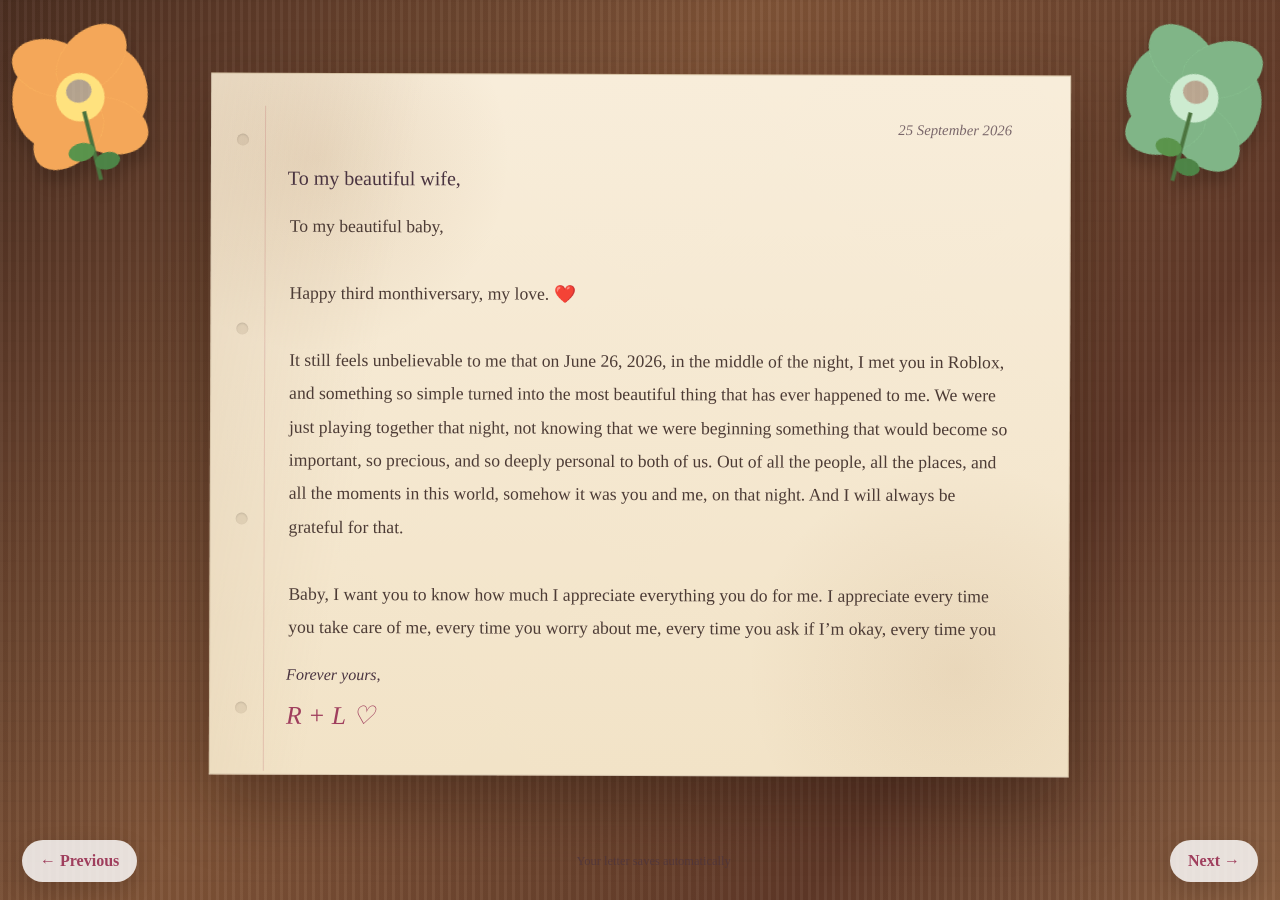
==== letter.html @ 2ce6fbe6 "Add third monthsary gift website" ====
<!DOCTYPE html>
<html lang="en">
<head>
  <meta charset="UTF-8" />
  <meta name="viewport" content="width=device-width, initial-scale=1.0" />
  <title>For My Love — Our Letter</title>
  <link rel="stylesheet" href="styles.css" />
</head>
<body class="letter-page">
  <div class="table-texture" aria-hidden="true"></div>

  <main class="letter-scene page-enter">
    <img class="corner-flower flower-left" src="assets/flowers/flower2.png" alt="" aria-hidden="true" />
    <img class="corner-flower flower-right" src="assets/flowers/flower6.png" alt="" aria-hidden="true" />

    <section class="paper-shell" aria-label="Our love letter">
      <div class="paper-holes" aria-hidden="true">
        <span></span><span></span><span></span><span></span>
      </div>
      <div class="paper-inner">
        <p class="letter-date">25 September 2026</p>
        <p class="letter-heading">To my beautiful wife,</p>

        <textarea id="loveLetter" spellcheck="true" aria-label="Type your love letter here" placeholder="Start writing your letter here...\n\nYou can write as much as you want. This page will scroll while you type. ♡"></textarea>

        <div class="signature-area">
          <p>Forever yours,</p>
          <p class="signature">R + L ♡</p>
        </div>
      </div>
    </section>

    <div class="page-controls">
      <a class="nav-button previous" href="index.html" aria-label="Go back to the cover">← Previous</a>
      <span class="save-status" id="saveStatus">Your letter saves automatically</span>
      <a class="nav-button next" href="memories.html">Next →</a>
    </div>
  </main>

  <script src="script.js"></script>
</body>
</html>
---- styles.css ----
:root {
  --rose: #d96b87;
  --deep-rose: #9f3e5d;
  --pink: #fbe1e9;
  --cream: #fff8f2;
  --paper: #f5e6c9;
  --ink: #4a3440;
  --wood-dark: #5a3825;
  --wood-light: #8c5c3c;
  --shadow: rgba(71, 27, 43, 0.22);
}

* { box-sizing: border-box; }
html { scroll-behavior: smooth; }
body { margin: 0; min-height: 100vh; overflow-x: hidden; font-family: Georgia, 'Times New Roman', serif; color: var(--ink); }
button, textarea { font: inherit; }
a { color: inherit; }

/* ---------- Shared ---------- */
.eyebrow { margin: 0 0 10px; font-size: .8rem; letter-spacing: .22em; text-transform: uppercase; opacity: .72; }
.page-enter { animation: pageIn .8s ease both; }
@keyframes pageIn { from { opacity: 0; transform: translateY(15px); } to { opacity: 1; transform: translateY(0); } }

.page-controls { position: fixed; left: 22px; right: 22px; bottom: 18px; display: flex; align-items: center; justify-content: space-between; gap: 16px; z-index: 20; }
.nav-button { border: 0; text-decoration: none; cursor: pointer; padding: 12px 18px; border-radius: 999px; background: rgba(255,255,255,.82); box-shadow: 0 8px 24px rgba(0,0,0,.12); color: var(--deep-rose); font-weight: 700; backdrop-filter: blur(8px); transition: transform .2s ease, box-shadow .2s ease, background .2s ease; }
.nav-button:hover { transform: translateY(-2px); box-shadow: 0 12px 28px rgba(0,0,0,.16); background: #fff; }
.save-status { font-size: .78rem; opacity: .7; text-align: center; }

/* ---------- Cover ---------- */
.cover-page { background: radial-gradient(circle at 50% 35%, #fff1f6 0, #fbd7e4 40%, #efb8cd 100%); }
.cover-scene { min-height: 100vh; position: relative; display: grid; place-items: center; padding: 34px 20px 120px; overflow: hidden; }
.soft-glow { position: absolute; width: 42vmax; height: 42vmax; border-radius: 50%; filter: blur(65px); opacity: .36; pointer-events: none; }
.glow-one { background: #fff6fa; top: -16vmax; left: -10vmax; }
.glow-two { background: #f7a4c0; bottom: -20vmax; right: -12vmax; }
.cover-message { text-align: center; z-index: 5; max-width: 900px; animation: titleFloat 3.6s ease-in-out infinite; }
@keyframes titleFloat { 0%,100% { transform: translateY(0); } 50% { transform: translateY(-4px); } }
.cover-message h1 { margin: 0; font-size: clamp(2.6rem, 7vw, 5.8rem); line-height: .95; color: #8f3655; text-shadow: 0 5px 18px rgba(122, 35, 64, .12); }
.cover-message .subtitle { margin: 18px 0 0; font-size: clamp(1.5rem, 3vw, 2.2rem); font-style: italic; }
.initials { margin: 10px 0; font-size: 1.6rem; letter-spacing: .22em; }
.initials span { color: var(--rose); }
.hint { margin-top: 22px; font-size: .95rem; opacity: .72; }
.tiny-footer { position: absolute; bottom: 22px; left: 50%; transform: translateX(-50%); font-size: .8rem; opacity: .6; z-index: 5; }

.flower-field { position: absolute; inset: 0; pointer-events: none; }
.flower { position: absolute; width: clamp(68px, 11vw, 165px); height: auto; filter: drop-shadow(0 10px 10px rgba(90, 25, 50, .10)); animation: flowerSway 5s ease-in-out infinite; opacity: .96; }
@keyframes flowerSway { 0%,100% { transform: translateY(0) rotate(-2deg); } 50% { transform: translateY(-8px) rotate(3deg); } }
.f1 { left: 2%; top: 8%; }
.f2 { left: 12%; top: 28%; animation-delay: .6s; }
.f3 { left: 2%; bottom: 15%; animation-delay: 1.1s; }
.f4 { left: 18%; bottom: 6%; animation-delay: 1.6s; }
.f5 { right: 2%; top: 7%; animation-delay: .4s; }
.f6 { right: 10%; top: 27%; animation-delay: 1.0s; }
.f7 { right: 0%; bottom: 13%; animation-delay: 1.5s; }
.f8 { right: 18%; bottom: 5%; animation-delay: 2s; }
.f9 { left: 32%; top: 7%; width: 80px; opacity: .78; animation-delay: .8s; }
.f10 { right: 33%; top: 8%; width: 88px; opacity: .78; animation-delay: 1.2s; }
.f11 { left: 28%; bottom: 8%; width: 92px; opacity: .8; animation-delay: 1.8s; }
.f12 { right: 28%; bottom: 10%; width: 78px; opacity: .8; animation-delay: 2.1s; }

.envelope-wrap { position: absolute; left: 50%; bottom: 10vh; transform: translateX(-50%); width: min(310px, 62vw); border: 0; background: transparent; cursor: pointer; z-index: 8; padding: 0; color: inherit; }
.envelope-wrap:focus-visible { outline: 3px solid #fff; outline-offset: 8px; border-radius: 16px; }
.envelope-shadow { position: absolute; left: 50%; bottom: -12px; width: 80%; height: 30px; transform: translateX(-50%); border-radius: 50%; background: rgba(86,26,47,.22); filter: blur(12px); }
.envelope { position: relative; display: block; width: 100%; aspect-ratio: 1.48; transform-style: preserve-3d; transition: transform .9s cubic-bezier(.2,.85,.28,1); filter: drop-shadow(0 22px 22px rgba(92, 22, 46, .19)); }
.envelope-wrap:hover .envelope { transform: translateY(-7px) rotate(-1deg); }
.envelope-back, .envelope-front, .envelope-flap, .envelope-paper { position: absolute; inset: 0; border-radius: 12px; }
.envelope-back { background: linear-gradient(145deg, #fff2f6, #e8afc2); }
.envelope-paper { inset: 10% 9% 8%; background: #fffdf8; border-radius: 7px; box-shadow: inset 0 0 0 1px rgba(114,51,71,.08); transform: translateY(-4px); }
.envelope-front { background: linear-gradient(155deg, #f7ccd9, #d98aa6); clip-path: polygon(0 34%, 50% 75%, 100% 34%, 100% 100%, 0 100%); }
.envelope-flap { background: linear-gradient(155deg, #f9dbe4, #df9ab0); clip-path: polygon(0 0, 100% 0, 50% 60%); transform-origin: top center; }
.seal { position: absolute; left: 50%; top: 52%; transform: translate(-50%,-50%); width: 58px; height: 58px; display: grid; place-items: center; border-radius: 50%; background: radial-gradient(circle at 35% 25%, #f8c0cf, #a43f60); color: #fff; font-size: .72rem; font-weight: 700; letter-spacing: .08em; box-shadow: 0 7px 16px rgba(103,25,52,.25); }
.open-text { display: block; margin-top: 16px; color: #7b2d49; font-weight: 700; opacity: .84; }
.cover-page.opening .cover-message, .cover-page.opening .flower-field, .cover-page.opening .tiny-footer { animation: fadeAway .8s ease forwards; }
.cover-page.opening .envelope { animation: envelopeOpen .95s cubic-bezier(.2,.8,.2,1) forwards; }
.cover-page.opening .open-text { opacity: 0; }
@keyframes fadeAway { to { opacity: 0; transform: scale(.96); } }
@keyframes envelopeOpen { 45% { transform: translateY(-12px) scale(1.05); } 100% { transform: translateY(-16px) scale(1.12); opacity: 0; } }

/* ---------- Letter ---------- */
.letter-page { background: #735039; }
.table-texture { position: fixed; inset: 0; background: repeating-linear-gradient(90deg, rgba(255,255,255,.045) 0 3px, rgba(0,0,0,.035) 3px 8px), repeating-linear-gradient(0deg, transparent 0 18px, rgba(0,0,0,.025) 18px 20px), linear-gradient(125deg, #4b2e20, #815538 40%, #5f3927 75%, #8b6042); opacity: .98; }
.letter-scene { min-height: 100vh; position: relative; display: grid; place-items: center; padding: 60px 20px 110px; }
.paper-shell { position: relative; width: min(860px, 94vw); min-height: 78vh; max-height: 78vh; background: linear-gradient(100deg, rgba(155,117,74,.14), transparent 22%), linear-gradient(#f8edda, #f2e3c7); border: 1px solid rgba(112,78,44,.22); box-shadow: 0 28px 65px rgba(25, 12, 7, .34); transform: rotate(.2deg); overflow: hidden; }
.paper-shell::before { content: ""; position: absolute; inset: 0; background: radial-gradient(circle at 12% 12%, rgba(150,100,50,.14), transparent 20%), radial-gradient(circle at 87% 85%, rgba(150,100,50,.10), transparent 22%); pointer-events: none; }
.paper-inner { height: 100%; padding: 46px 58px 42px 76px; overflow-y: auto; position: relative; z-index: 1; scrollbar-width: thin; scrollbar-color: rgba(120,75,42,.35) transparent; }
.paper-inner::after { content: ""; position: absolute; top: 32px; bottom: 28px; left: 53px; width: 1px; background: rgba(177, 81, 93, .22); }
.paper-holes { position: absolute; left: 25px; top: 60px; bottom: 60px; display: flex; flex-direction: column; justify-content: space-between; z-index: 2; }
.paper-holes span { width: 12px; height: 12px; border-radius: 50%; background: rgba(104,75,51,.11); box-shadow: inset 0 1px 2px rgba(0,0,0,.12); }
.letter-date { margin: 0 0 30px; text-align: right; font-size: .92rem; font-style: italic; opacity: .72; }
.letter-heading { margin: 0 0 18px; font-size: 1.25rem; }
#loveLetter { width: 100%; min-height: 48vh; resize: none; border: 0; outline: 0; background: transparent; color: #4c3b35; line-height: 1.9; font-size: 1.1rem; font-family: Georgia, 'Times New Roman', serif; white-space: pre-wrap; }
#loveLetter::placeholder { color: rgba(76,59,53,.47); }
.signature-area { margin-top: 22px; font-style: italic; }
.signature { font-size: 1.6rem; color: var(--deep-rose); margin-top: 6px; }
.corner-flower { position: fixed; z-index: 5; width: 180px; max-width: 24vw; filter: drop-shadow(0 12px 8px rgba(0,0,0,.18)); pointer-events: none; }
.flower-left { left: -10px; top: 7px; transform: rotate(-14deg); }
.flower-right { right: -4px; top: 8px; transform: rotate(15deg); }

/* ---------- Memories ---------- */
.memories-page { background: radial-gradient(circle at 50% 15%, #fff7ef 0, #f4d6d9 35%, #d8b2b6 100%); }
.memory-bg-shape { position: fixed; width: 38vmax; height: 38vmax; border-radius: 50%; filter: blur(60px); opacity: .42; pointer-events: none; }
.shape-a { top: -12vmax; right: -9vmax; background: #f2a6b7; }
.shape-b { bottom: -14vmax; left: -10vmax; background: #efd9b0; }
.memories-scene { min-height: 100vh; padding: 55px 22px 110px; position: relative; }
.memory-heading { max-width: 850px; margin: 0 auto 25px; text-align: center; position: relative; z-index: 2; }
.memory-heading h1 { margin: 0; color: #753d51; font-size: clamp(2.4rem, 6vw, 4.5rem); }
.memory-heading p:last-child { margin: 11px 0 0; opacity: .72; }
.photo-collage { position: relative; width: min(1080px, 96vw); height: 68vh; min-height: 560px; margin: 0 auto; }
.polaroid { position: absolute; width: clamp(155px, 21vw, 240px); padding: 10px 10px 34px; margin: 0; background: #fffef9; box-shadow: 0 22px 35px rgba(66,32,38,.20); border: 1px solid rgba(88,48,54,.10); transition: transform .25s ease, box-shadow .25s ease; }
.polaroid:hover { transform: rotate(0deg) scale(1.05) !important; z-index: 9; box-shadow: 0 28px 50px rgba(66,32,38,.27); }
.polaroid img { display: block; width: 100%; aspect-ratio: 1 / 1; object-fit: cover; background: linear-gradient(135deg, #f4dce1, #edd8c6); }
.photo-placeholder { display: grid; place-items: center; width: 100%; aspect-ratio: 1 / 1; padding: 25px; text-align: center; color: rgba(99,68,77,.7); background: radial-gradient(circle at 30% 20%, #fff5f6, #eadbd0 70%); border: 1px dashed rgba(99,68,77,.2); font-style: italic; line-height: 1.4; }
.polaroid img:not([src=""]) { min-height: 0; }
.polaroid figcaption { margin-top: 11px; text-align: center; font-size: .9rem; color: #63444d; }
.p1 { left: 2%; top: 5%; transform: rotate(-7deg); }
.p2 { left: 25%; top: 1%; transform: rotate(5deg); }
.p3 { right: 23%; top: 6%; transform: rotate(-4deg); }
.p4 { right: 1%; top: 3%; transform: rotate(8deg); }
.p5 { left: 8%; top: 44%; transform: rotate(5deg); }
.p6 { left: 37%; top: 36%; transform: rotate(-6deg); z-index: 3; }
.p7 { right: 28%; top: 45%; transform: rotate(7deg); }
.p8 { right: 6%; top: 39%; transform: rotate(-6deg); z-index: 2; }
.p9 { left: 47%; top: 8%; transform: rotate(9deg); z-index: 4; }
.memory-note { text-align: center; margin: -4px auto 0; color: #784254; font-style: italic; font-size: 1.06rem; position: relative; z-index: 3; }

.closing-overlay { position: fixed; inset: 0; display: grid; place-items: center; background: rgba(250, 218, 228, 0); pointer-events: none; opacity: 0; z-index: 50; }
.closing-message { position: absolute; top: 14%; font-size: 1rem; color: #873e58; opacity: 0; }
.closing-envelope { width: min(360px, 60vw); transform: scale(.15) translateY(30vh); opacity: 0; }
.memories-scene.closing .photo-collage, .memories-scene.closing .memory-heading, .memories-scene.closing .memory-note, .memories-scene.closing .page-controls { animation: collapseScene 1.05s ease forwards; }
.memories-scene.closing .closing-overlay { animation: overlayIn 1.15s ease forwards; }
.memories-scene.closing .closing-envelope { animation: envelopeClose 1.1s cubic-bezier(.2,.9,.3,1) forwards .1s; }
.memories-scene.closing .closing-message { animation: messageIn .7s ease forwards .15s; }
@keyframes collapseScene { to { opacity: 0; transform: scale(.82); filter: blur(3px); } }
@keyframes overlayIn { 0% { opacity: 0; background: rgba(250, 218, 228, 0); } 55% { opacity: 1; background: rgba(250, 218, 228, .94); } 100% { opacity: 1; background: rgba(250, 218, 228, .98); } }
@keyframes envelopeClose { 0% { opacity: 0; transform: scale(.18) translateY(26vh); } 55% { opacity: 1; transform: scale(1.04) translateY(0); } 100% { opacity: 1; transform: scale(.95) translateY(0); } }
@keyframes messageIn { to { opacity: .8; } }

@media (max-width: 760px) {
  .cover-scene { padding-bottom: 105px; }
  .flower { width: 78px; }
  .f9, .f10, .f11, .f12 { display: none; }
  .envelope-wrap { bottom: 9vh; }
  .paper-shell { min-height: 77vh; max-height: 77vh; }
  .paper-inner { padding: 35px 25px 35px 52px; }
  .paper-inner::after { left: 37px; }
  .paper-holes { left: 12px; }
  .corner-flower { width: 125px; max-width: 30vw; }
  #loveLetter { font-size: 1rem; min-height: 50vh; }
  .page-controls { left: 12px; right: 12px; bottom: 10px; }
  .page-controls .save-status { display: none; }
  .nav-button { padding: 10px 14px; font-size: .88rem; }
  .photo-collage { height: 71vh; min-height: 650px; }
  .polaroid { width: 39vw; max-width: 185px; }
  .p1 { left: 0%; top: 3%; }
  .p2 { left: 24%; top: 0%; }
  .p3 { right: 0%; top: 6%; }
  .p4 { display: none; }
  .p5 { left: 3%; top: 39%; }
  .p6 { left: 30%; top: 34%; }
  .p7 { right: 1%; top: 41%; }
  .p8 { left: 9%; top: 71%; }
  .p9 { right: 10%; left: auto; top: 68%; }
}

@media (prefers-reduced-motion: reduce) {
  *, *::before, *::after { animation-duration: .01ms !important; animation-iteration-count: 1 !important; transition-duration: .01ms !important; scroll-behavior: auto !important; }
}
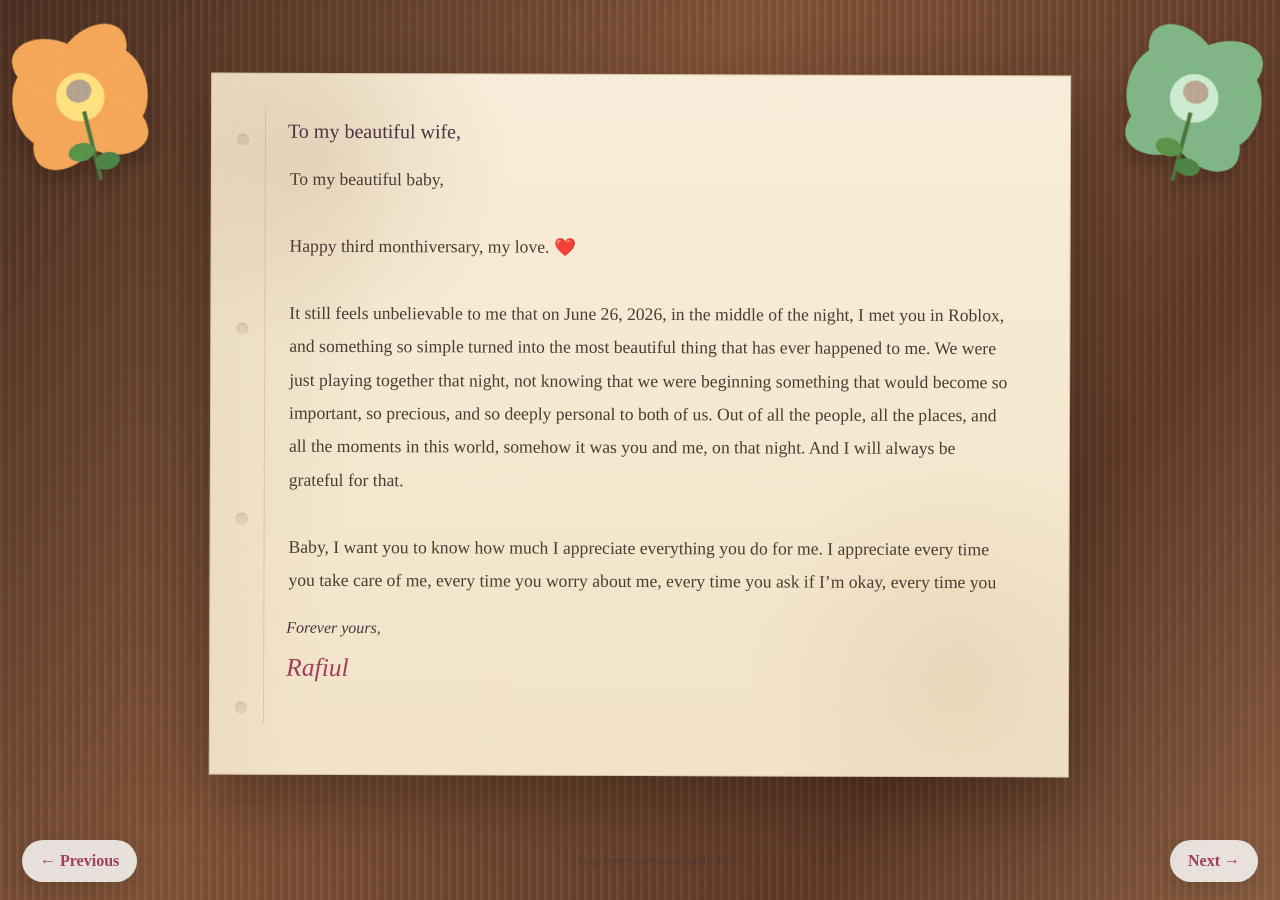
==== commit 01294c32: "Update letter.html" ====
--- a/letter.html
+++ b/letter.html
@@ -18,14 +18,13 @@
         <span></span><span></span><span></span><span></span>
       </div>
       <div class="paper-inner">
-        <p class="letter-date">25 September 2026</p>
-        <p class="letter-heading">To my beautiful wife,</p>
+       <p class="letter-heading">To my beautiful wife,</p>
 
         <textarea id="loveLetter" spellcheck="true" aria-label="Type your love letter here" placeholder="Start writing your letter here...\n\nYou can write as much as you want. This page will scroll while you type. ♡"></textarea>
 
         <div class="signature-area">
           <p>Forever yours,</p>
-          <p class="signature">R + L ♡</p>
+          <p class="signature">Rafiul</p>
         </div>
       </div>
     </section>
